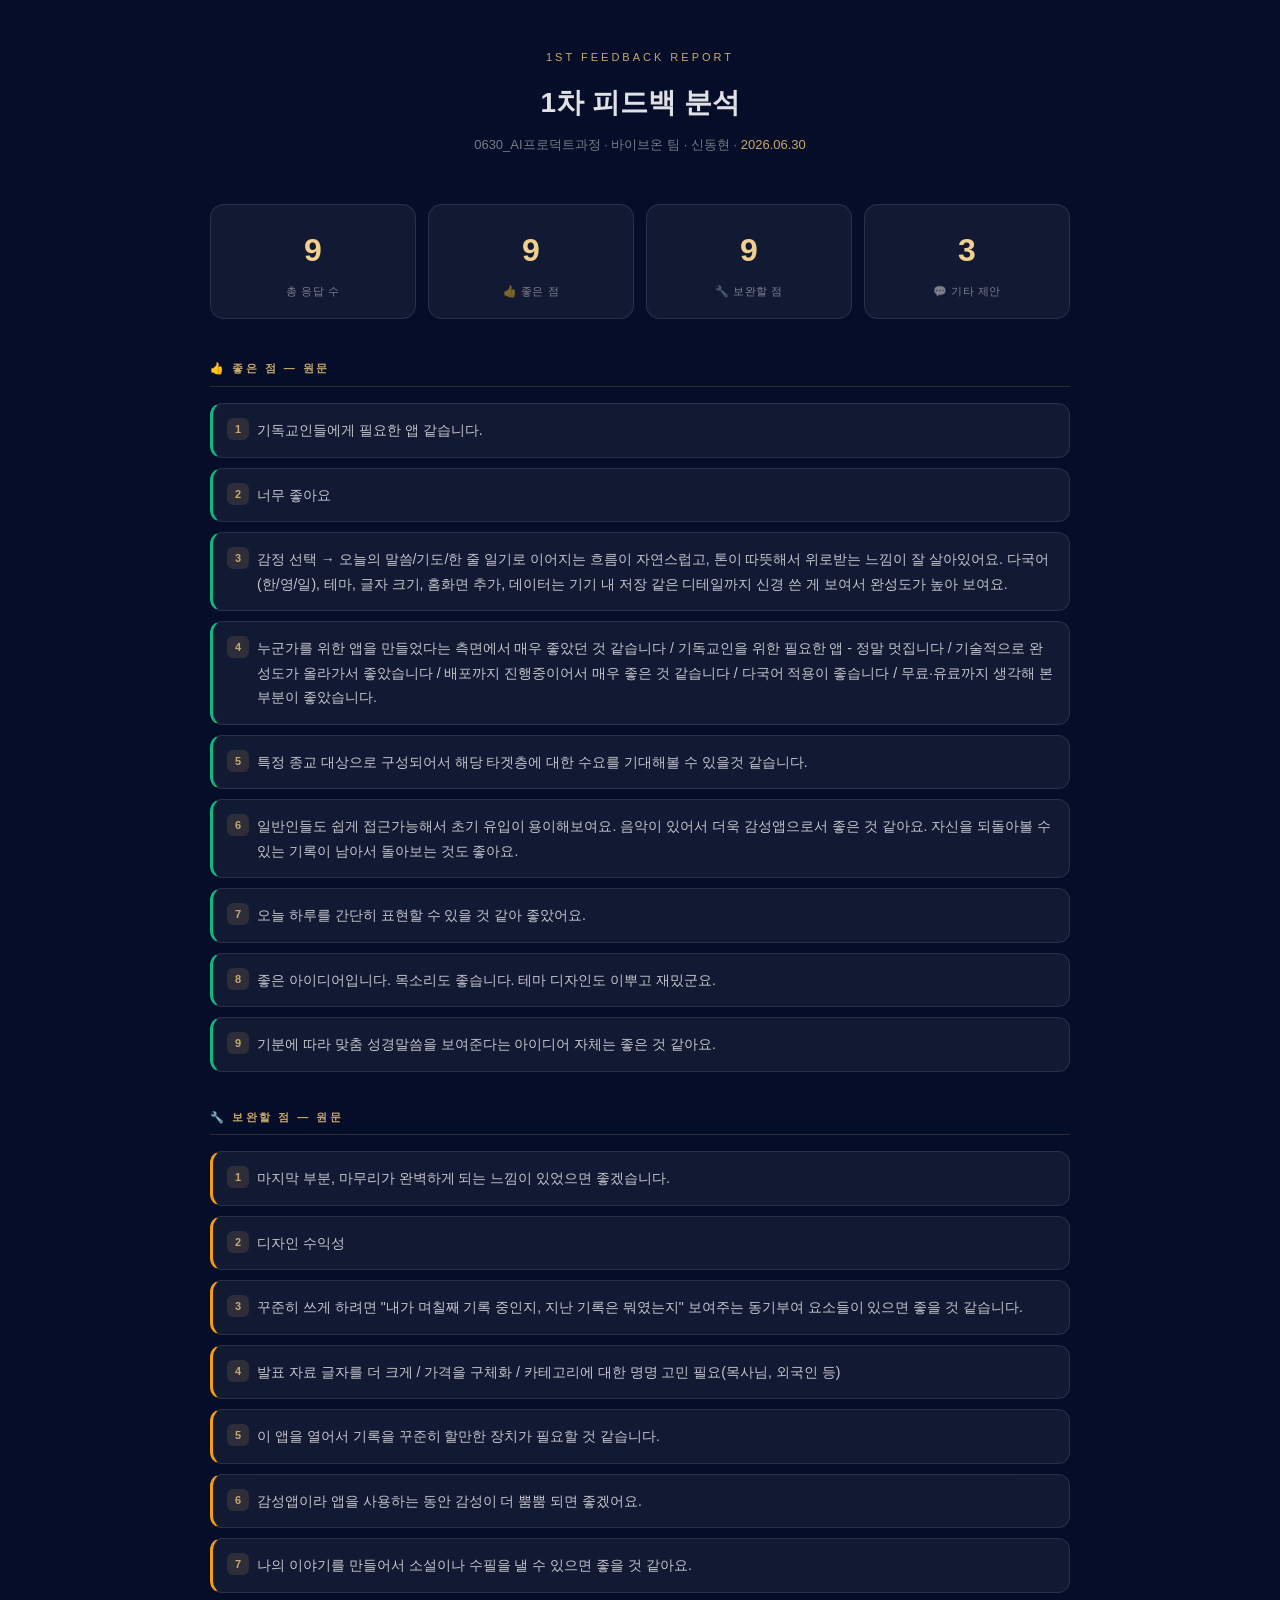
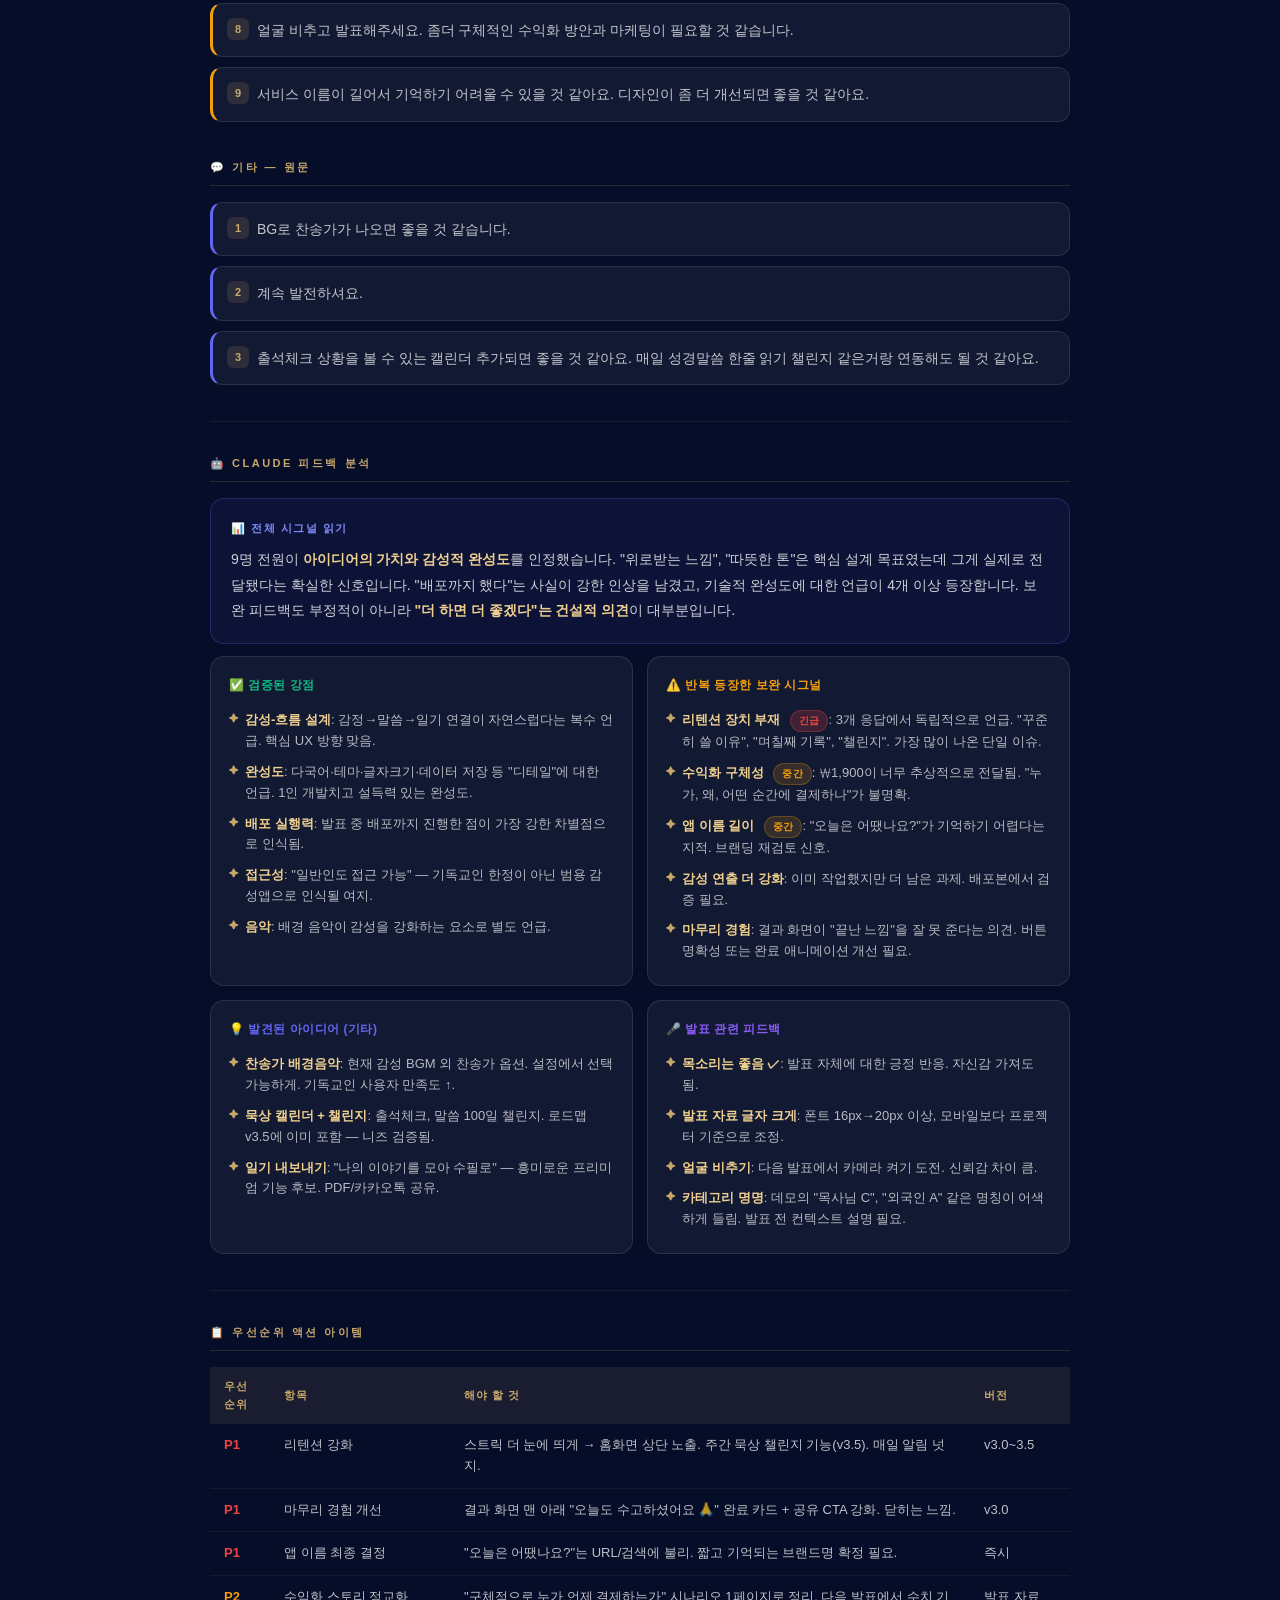
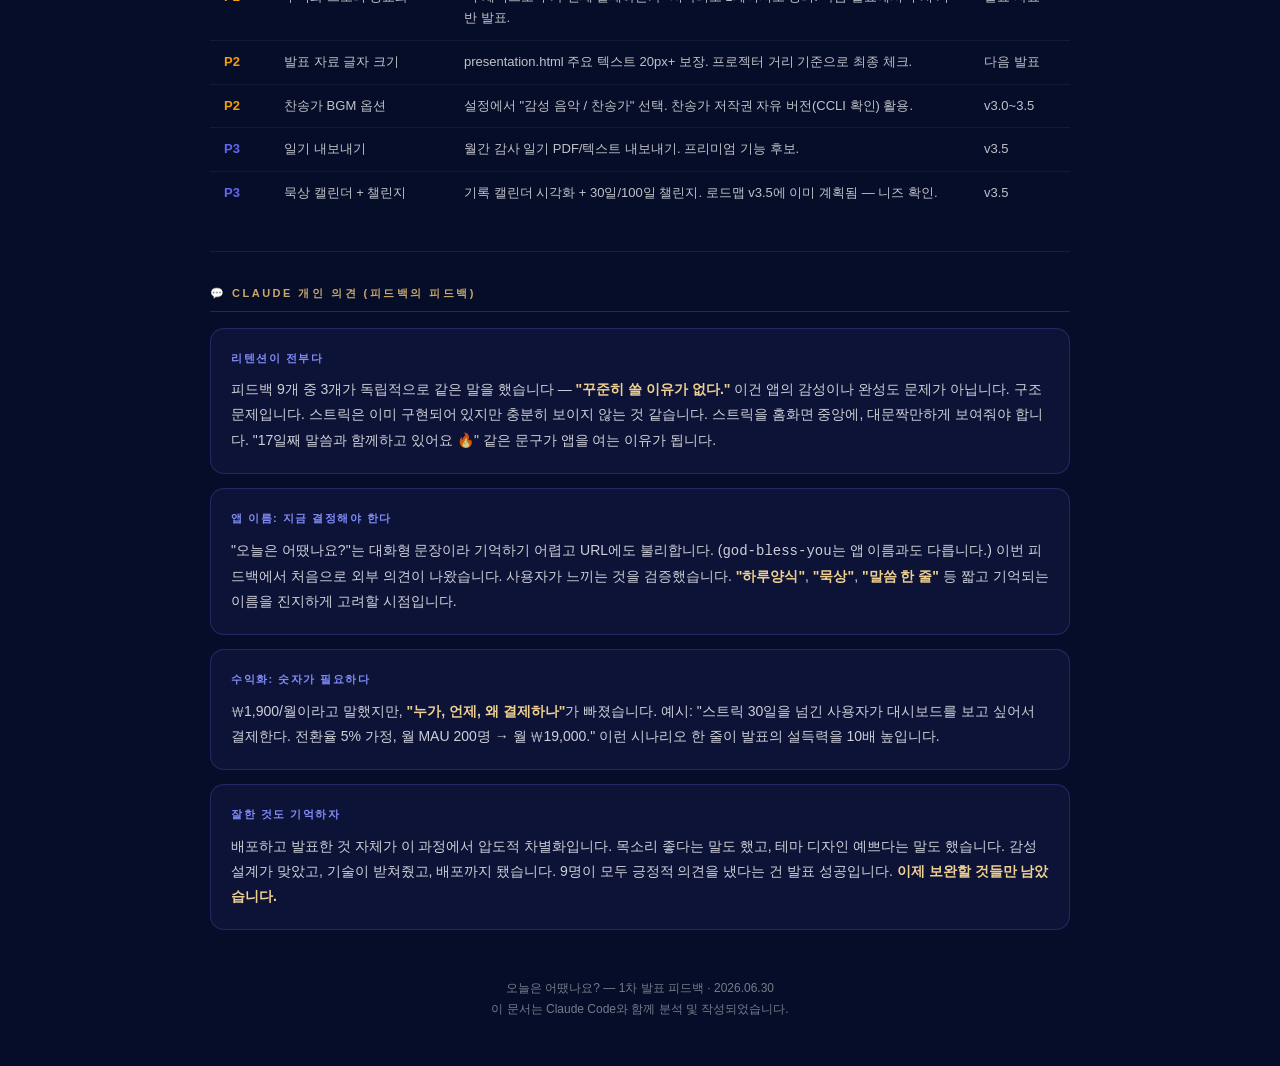
==== docs/1차_피드백.html @ 9d79713f "refactor: BGM 음원 3곡으로 확정 — 합성 엔진 전체 제거 사용자 청취 판정: 기성 연주 음원 채택, 합성 음색 전부 탈락  - 유지: Amazing Grace ①② +" ====
<!DOCTYPE html>
<html lang="ko">
<head>
<meta charset="UTF-8">
<meta name="viewport" content="width=device-width,initial-scale=1">
<title>1차 피드백 분석 — 오늘은 어땠나요?</title>
<style>
  :root {
    --bg: #060d28;
    --card: rgba(255,255,255,.05);
    --border: rgba(255,255,255,.1);
    --gold: #c8a86b;
    --gold2: #f0d090;
    --text: rgba(255,255,255,.88);
    --sub: rgba(255,255,255,.45);
    --green: #10b981;
    --red: #ef4444;
    --blue: #6366f1;
    --yellow: #f59e0b;
    --purple: #8b5cf6;
  }
  * { box-sizing:border-box; margin:0; padding:0; }
  body { background:var(--bg); color:var(--text); font-family:'Apple SD Gothic Neo','Noto Sans KR',sans-serif; min-height:100vh; padding:48px 24px; line-height:1.7; }
  .wrap { max-width:860px; margin:0 auto; }

  /* Header */
  .hdr { text-align:center; margin-bottom:48px; }
  .hdr-tag { font-size:11px; letter-spacing:3px; color:var(--gold); text-transform:uppercase; margin-bottom:12px; }
  .hdr h1 { font-size:28px; font-weight:800; margin-bottom:8px; }
  .hdr .meta { font-size:13px; color:var(--sub); }
  .hdr .meta span { color:var(--gold); }

  /* Stats */
  .stats { display:grid; grid-template-columns:repeat(4,1fr); gap:12px; margin-bottom:40px; }
  .stat-card { background:var(--card); border:1px solid var(--border); border-radius:14px; padding:18px 16px; text-align:center; }
  .stat-num { font-size:32px; font-weight:900; color:var(--gold2); }
  .stat-lbl { font-size:11px; color:var(--sub); margin-top:4px; letter-spacing:.5px; }

  /* Section */
  .section { margin-bottom:36px; }
  .section-title { font-size:11px; font-weight:700; letter-spacing:2.5px; color:var(--gold); text-transform:uppercase; margin-bottom:16px; padding-bottom:8px; border-bottom:1px solid rgba(200,168,107,.2); }

  /* Feedback cards */
  .fb-grid { display:flex; flex-direction:column; gap:10px; }
  .fb-item { background:var(--card); border:1px solid var(--border); border-radius:12px; padding:14px 16px; font-size:14px; line-height:1.75; color:rgba(255,255,255,.75); position:relative; padding-left:44px; }
  .fb-item::before { content:attr(data-n); position:absolute; left:14px; top:14px; width:22px; height:22px; background:rgba(200,168,107,.15); border-radius:6px; font-size:11px; font-weight:700; color:var(--gold); display:flex; align-items:center; justify-content:center; text-align:center; line-height:22px; }
  .fb-item.good  { border-left:3px solid var(--green); }
  .fb-item.fix   { border-left:3px solid var(--yellow); }
  .fb-item.extra { border-left:3px solid var(--blue); }

  /* Analysis */
  .analysis-grid { display:grid; grid-template-columns:1fr 1fr; gap:14px; }
  @media(max-width:620px){ .analysis-grid{ grid-template-columns:1fr; } .stats{ grid-template-columns:repeat(2,1fr); } }
  .a-card { background:var(--card); border:1px solid var(--border); border-radius:14px; padding:18px; }
  .a-card-title { font-size:12px; font-weight:700; letter-spacing:.5px; margin-bottom:10px; display:flex; align-items:center; gap:6px; }
  .a-card ul { padding-left:0; list-style:none; }
  .a-card li { font-size:13px; color:rgba(255,255,255,.7); padding:5px 0 5px 16px; position:relative; line-height:1.6; }
  .a-card li::before { content:'✦'; position:absolute; left:0; color:var(--gold); font-size:10px; top:6px; }
  .a-card .highlight { color:var(--gold2); font-weight:600; }
  .badge { display:inline-block; font-size:10px; padding:2px 8px; border-radius:20px; font-weight:700; letter-spacing:.3px; margin-left:6px; }
  .badge.urgent { background:rgba(239,68,68,.2); color:#ef4444; border:1px solid rgba(239,68,68,.3); }
  .badge.mid    { background:rgba(245,158,11,.15); color:#f59e0b; border:1px solid rgba(245,158,11,.25); }
  .badge.low    { background:rgba(99,102,241,.15); color:#818cf8; border:1px solid rgba(99,102,241,.25); }
  .badge.done   { background:rgba(16,185,129,.15); color:#10b981; border:1px solid rgba(16,185,129,.25); }

  /* Action table */
  .action-table { width:100%; border-collapse:collapse; font-size:13px; }
  .action-table th { background:rgba(200,168,107,.1); color:var(--gold); font-size:11px; letter-spacing:1px; padding:10px 14px; text-align:left; font-weight:700; }
  .action-table td { padding:11px 14px; border-bottom:1px solid rgba(255,255,255,.06); vertical-align:top; color:rgba(255,255,255,.75); line-height:1.6; }
  .action-table tr:last-child td { border-bottom:none; }
  .action-table tr:hover td { background:rgba(255,255,255,.03); }
  .p1 { color:#ef4444; font-weight:700; }
  .p2 { color:#f59e0b; font-weight:700; }
  .p3 { color:#6366f1; font-weight:700; }

  /* Claude comment box */
  .claude-box { background:rgba(99,102,241,.08); border:1px solid rgba(99,102,241,.25); border-radius:14px; padding:20px; margin-bottom:12px; }
  .claude-box-hd { font-size:11px; color:#818cf8; letter-spacing:1.5px; font-weight:700; margin-bottom:10px; }
  .claude-box p { font-size:14px; color:rgba(255,255,255,.8); line-height:1.8; }
  .claude-box strong { color:var(--gold2); }

  /* Divider */
  .divider { border:none; border-top:1px solid rgba(255,255,255,.07); margin:32px 0; }

  /* Footer */
  .footer { text-align:center; font-size:12px; color:var(--sub); margin-top:48px; }
</style>
</head>
<body>
<div class="wrap">

  <div class="hdr">
    <div class="hdr-tag">1st Feedback Report</div>
    <h1>1차 피드백 분석</h1>
    <div class="meta">0630_AI프로덕트과정 · 바이브온 팀 · 신동현 · <span>2026.06.30</span></div>
  </div>

  <!-- Stats -->
  <div class="stats">
    <div class="stat-card"><div class="stat-num">9</div><div class="stat-lbl">총 응답 수</div></div>
    <div class="stat-card"><div class="stat-num">9</div><div class="stat-lbl">👍 좋은 점</div></div>
    <div class="stat-card"><div class="stat-num">9</div><div class="stat-lbl">🔧 보완할 점</div></div>
    <div class="stat-card"><div class="stat-num">3</div><div class="stat-lbl">💬 기타 제안</div></div>
  </div>

  <!-- Raw Feedback: 좋은 점 -->
  <div class="section">
    <div class="section-title">👍 좋은 점 — 원문</div>
    <div class="fb-grid">
      <div class="fb-item good" data-n="1">기독교인들에게 필요한 앱 같습니다.</div>
      <div class="fb-item good" data-n="2">너무 좋아요</div>
      <div class="fb-item good" data-n="3">감정 선택 → 오늘의 말씀/기도/한 줄 일기로 이어지는 흐름이 자연스럽고, 톤이 따뜻해서 위로받는 느낌이 잘 살아있어요. 다국어(한/영/일), 테마, 글자 크기, 홈화면 추가, 데이터는 기기 내 저장 같은 디테일까지 신경 쓴 게 보여서 완성도가 높아 보여요.</div>
      <div class="fb-item good" data-n="4">누군가를 위한 앱을 만들었다는 측면에서 매우 좋았던 것 같습니다 / 기독교인을 위한 필요한 앱 - 정말 멋집니다 / 기술적으로 완성도가 올라가서 좋았습니다 / 배포까지 진행중이어서 매우 좋은 것 같습니다 / 다국어 적용이 좋습니다 / 무료·유료까지 생각해 본 부분이 좋았습니다.</div>
      <div class="fb-item good" data-n="5">특정 종교 대상으로 구성되어서 해당 타겟층에 대한 수요를 기대해볼 수 있을것 같습니다.</div>
      <div class="fb-item good" data-n="6">일반인들도 쉽게 접근가능해서 초기 유입이 용이해보여요. 음악이 있어서 더욱 감성앱으로서 좋은 것 같아요. 자신을 되돌아볼 수 있는 기록이 남아서 돌아보는 것도 좋아요.</div>
      <div class="fb-item good" data-n="7">오늘 하루를 간단히 표현할 수 있을 것 같아 좋았어요.</div>
      <div class="fb-item good" data-n="8">좋은 아이디어입니다. 목소리도 좋습니다. 테마 디자인도 이뿌고 재밌군요.</div>
      <div class="fb-item good" data-n="9">기분에 따라 맞춤 성경말씀을 보여준다는 아이디어 자체는 좋은 것 같아요.</div>
    </div>
  </div>

  <!-- Raw Feedback: 보완할 점 -->
  <div class="section">
    <div class="section-title">🔧 보완할 점 — 원문</div>
    <div class="fb-grid">
      <div class="fb-item fix" data-n="1">마지막 부분, 마무리가 완벽하게 되는 느낌이 있었으면 좋겠습니다.</div>
      <div class="fb-item fix" data-n="2">디자인 수익성</div>
      <div class="fb-item fix" data-n="3">꾸준히 쓰게 하려면 "내가 며칠째 기록 중인지, 지난 기록은 뭐였는지" 보여주는 동기부여 요소들이 있으면 좋을 것 같습니다.</div>
      <div class="fb-item fix" data-n="4">발표 자료 글자를 더 크게 / 가격을 구체화 / 카테고리에 대한 명명 고민 필요(목사님, 외국인 등)</div>
      <div class="fb-item fix" data-n="5">이 앱을 열어서 기록을 꾸준히 할만한 장치가 필요할 것 같습니다.</div>
      <div class="fb-item fix" data-n="6">감성앱이라 앱을 사용하는 동안 감성이 더 뿜뿜 되면 좋겠어요.</div>
      <div class="fb-item fix" data-n="7">나의 이야기를 만들어서 소설이나 수필을 낼 수 있으면 좋을 것 같아요.</div>
      <div class="fb-item fix" data-n="8">얼굴 비추고 발표해주세요. 좀더 구체적인 수익화 방안과 마케팅이 필요할 것 같습니다.</div>
      <div class="fb-item fix" data-n="9">서비스 이름이 길어서 기억하기 어려울 수 있을 것 같아요. 디자인이 좀 더 개선되면 좋을 것 같아요.</div>
    </div>
  </div>

  <!-- Raw Feedback: 기타 -->
  <div class="section">
    <div class="section-title">💬 기타 — 원문</div>
    <div class="fb-grid">
      <div class="fb-item extra" data-n="1">BG로 찬송가가 나오면 좋을 것 같습니다.</div>
      <div class="fb-item extra" data-n="2">계속 발전하셔요.</div>
      <div class="fb-item extra" data-n="3">출석체크 상황을 볼 수 있는 캘린더 추가되면 좋을 것 같아요. 매일 성경말씀 한줄 읽기 챌린지 같은거랑 연동해도 될 것 같아요.</div>
    </div>
  </div>

  <hr class="divider">

  <!-- Claude Analysis -->
  <div class="section">
    <div class="section-title">🤖 Claude 피드백 분석</div>

    <div class="claude-box">
      <div class="claude-box-hd">📊 전체 시그널 읽기</div>
      <p>
        9명 전원이 <strong>아이디어의 가치와 감성적 완성도</strong>를 인정했습니다. "위로받는 느낌", "따뜻한 톤"은 핵심 설계 목표였는데 그게 실제로 전달됐다는 확실한 신호입니다.
        "배포까지 했다"는 사실이 강한 인상을 남겼고, 기술적 완성도에 대한 언급이 4개 이상 등장합니다.
        보완 피드백도 부정적이 아니라 <strong>"더 하면 더 좋겠다"는 건설적 의견</strong>이 대부분입니다.
      </p>
    </div>

    <div class="analysis-grid">
      <div class="a-card">
        <div class="a-card-title" style="color:var(--green);">✅ 검증된 강점</div>
        <ul>
          <li><span class="highlight">감성-흐름 설계</span>: 감정→말씀→일기 연결이 자연스럽다는 복수 언급. 핵심 UX 방향 맞음.</li>
          <li><span class="highlight">완성도</span>: 다국어·테마·글자크기·데이터 저장 등 "디테일"에 대한 언급. 1인 개발치고 설득력 있는 완성도.</li>
          <li><span class="highlight">배포 실행력</span>: 발표 중 배포까지 진행한 점이 가장 강한 차별점으로 인식됨.</li>
          <li><span class="highlight">접근성</span>: "일반인도 접근 가능" — 기독교인 한정이 아닌 범용 감성앱으로 인식될 여지.</li>
          <li><span class="highlight">음악</span>: 배경 음악이 감성을 강화하는 요소로 별도 언급.</li>
        </ul>
      </div>
      <div class="a-card">
        <div class="a-card-title" style="color:var(--yellow);">⚠️ 반복 등장한 보완 시그널</div>
        <ul>
          <li><span class="highlight">리텐션 장치 부재</span> <span class="badge urgent">긴급</span>: 3개 응답에서 독립적으로 언급. "꾸준히 쓸 이유", "며칠째 기록", "챌린지". 가장 많이 나온 단일 이슈.</li>
          <li><span class="highlight">수익화 구체성</span> <span class="badge mid">중간</span>: ₩1,900이 너무 추상적으로 전달됨. "누가, 왜, 어떤 순간에 결제하나"가 불명확.</li>
          <li><span class="highlight">앱 이름 길이</span> <span class="badge mid">중간</span>: "오늘은 어땠나요?"가 기억하기 어렵다는 지적. 브랜딩 재검토 신호.</li>
          <li><span class="highlight">감성 연출 더 강화</span>: 이미 작업했지만 더 남은 과제. 배포본에서 검증 필요.</li>
          <li><span class="highlight">마무리 경험</span>: 결과 화면이 "끝난 느낌"을 잘 못 준다는 의견. 버튼 명확성 또는 완료 애니메이션 개선 필요.</li>
        </ul>
      </div>
      <div class="a-card">
        <div class="a-card-title" style="color:var(--blue);">💡 발견된 아이디어 (기타)</div>
        <ul>
          <li><span class="highlight">찬송가 배경음악</span>: 현재 감성 BGM 외 찬송가 옵션. 설정에서 선택 가능하게. 기독교인 사용자 만족도 ↑.</li>
          <li><span class="highlight">묵상 캘린더 + 챌린지</span>: 출석체크, 말씀 100일 챌린지. 로드맵 v3.5에 이미 포함 — 니즈 검증됨.</li>
          <li><span class="highlight">일기 내보내기</span>: "나의 이야기를 모아 수필로" — 흥미로운 프리미엄 기능 후보. PDF/카카오톡 공유.</li>
        </ul>
      </div>
      <div class="a-card">
        <div class="a-card-title" style="color:var(--purple);">🎤 발표 관련 피드백</div>
        <ul>
          <li><span class="highlight">목소리는 좋음 ✓</span>: 발표 자체에 대한 긍정 반응. 자신감 가져도 됨.</li>
          <li><span class="highlight">발표 자료 글자 크게</span>: 폰트 16px→20px 이상, 모바일보다 프로젝터 기준으로 조정.</li>
          <li><span class="highlight">얼굴 비추기</span>: 다음 발표에서 카메라 켜기 도전. 신뢰감 차이 큼.</li>
          <li><span class="highlight">카테고리 명명</span>: 데모의 "목사님 C", "외국인 A" 같은 명칭이 어색하게 들림. 발표 전 컨텍스트 설명 필요.</li>
        </ul>
      </div>
    </div>
  </div>

  <hr class="divider">

  <!-- Action Items -->
  <div class="section">
    <div class="section-title">📋 우선순위 액션 아이템</div>
    <table class="action-table">
      <tr>
        <th style="width:60px">우선순위</th>
        <th style="width:180px">항목</th>
        <th>해야 할 것</th>
        <th style="width:100px">버전</th>
      </tr>
      <tr>
        <td><span class="p1">P1</span></td>
        <td>리텐션 강화</td>
        <td>스트릭 더 눈에 띄게 → 홈화면 상단 노출. 주간 묵상 챌린지 기능(v3.5). 매일 알림 넛지.</td>
        <td>v3.0~3.5</td>
      </tr>
      <tr>
        <td><span class="p1">P1</span></td>
        <td>마무리 경험 개선</td>
        <td>결과 화면 맨 아래 "오늘도 수고하셨어요 🙏" 완료 카드 + 공유 CTA 강화. 닫히는 느낌.</td>
        <td>v3.0</td>
      </tr>
      <tr>
        <td><span class="p1">P1</span></td>
        <td>앱 이름 최종 결정</td>
        <td>"오늘은 어땠나요?"는 URL/검색에 불리. 짧고 기억되는 브랜드명 확정 필요.</td>
        <td>즉시</td>
      </tr>
      <tr>
        <td><span class="p2">P2</span></td>
        <td>수익화 스토리 정교화</td>
        <td>"구체적으로 누가 언제 결제하는가" 시나리오 1페이지로 정리. 다음 발표에서 수치 기반 발표.</td>
        <td>발표 자료</td>
      </tr>
      <tr>
        <td><span class="p2">P2</span></td>
        <td>발표 자료 글자 크기</td>
        <td>presentation.html 주요 텍스트 20px+ 보장. 프로젝터 거리 기준으로 최종 체크.</td>
        <td>다음 발표</td>
      </tr>
      <tr>
        <td><span class="p2">P2</span></td>
        <td>찬송가 BGM 옵션</td>
        <td>설정에서 "감성 음악 / 찬송가" 선택. 찬송가 저작권 자유 버전(CCLI 확인) 활용.</td>
        <td>v3.0~3.5</td>
      </tr>
      <tr>
        <td><span class="p3">P3</span></td>
        <td>일기 내보내기</td>
        <td>월간 감사 일기 PDF/텍스트 내보내기. 프리미엄 기능 후보.</td>
        <td>v3.5</td>
      </tr>
      <tr>
        <td><span class="p3">P3</span></td>
        <td>묵상 캘린더 + 챌린지</td>
        <td>기록 캘린더 시각화 + 30일/100일 챌린지. 로드맵 v3.5에 이미 계획됨 — 니즈 확인.</td>
        <td>v3.5</td>
      </tr>
    </table>
  </div>

  <hr class="divider">

  <!-- Claude personal comments -->
  <div class="section">
    <div class="section-title">💬 Claude 개인 의견 (피드백의 피드백)</div>

    <div class="claude-box" style="margin-bottom:14px;">
      <div class="claude-box-hd">리텐션이 전부다</div>
      <p>
        피드백 9개 중 3개가 독립적으로 같은 말을 했습니다 — <strong>"꾸준히 쓸 이유가 없다."</strong>
        이건 앱의 감성이나 완성도 문제가 아닙니다. 구조 문제입니다.
        스트릭은 이미 구현되어 있지만 충분히 보이지 않는 것 같습니다. 스트릭을 홈화면 중앙에, 대문짝만하게 보여줘야 합니다.
        "17일째 말씀과 함께하고 있어요 🔥" 같은 문구가 앱을 여는 이유가 됩니다.
      </p>
    </div>

    <div class="claude-box" style="margin-bottom:14px;">
      <div class="claude-box-hd">앱 이름: 지금 결정해야 한다</div>
      <p>
        "오늘은 어땠나요?"는 대화형 문장이라 기억하기 어렵고 URL에도 불리합니다. (<code>god-bless-you</code>는 앱 이름과도 다릅니다.)
        이번 피드백에서 처음으로 외부 의견이 나왔습니다. 사용자가 느끼는 것을 검증했습니다.
        <strong>"하루양식"</strong>, <strong>"묵상"</strong>, <strong>"말씀 한 줄"</strong> 등 짧고 기억되는 이름을 진지하게 고려할 시점입니다.
      </p>
    </div>

    <div class="claude-box" style="margin-bottom:14px;">
      <div class="claude-box-hd">수익화: 숫자가 필요하다</div>
      <p>
        ₩1,900/월이라고 말했지만, <strong>"누가, 언제, 왜 결제하나"</strong>가 빠졌습니다.
        예시: "스트릭 30일을 넘긴 사용자가 대시보드를 보고 싶어서 결제한다. 전환율 5% 가정, 월 MAU 200명 → 월 ₩19,000." 이런 시나리오 한 줄이 발표의 설득력을 10배 높입니다.
      </p>
    </div>

    <div class="claude-box">
      <div class="claude-box-hd">잘한 것도 기억하자</div>
      <p>
        배포하고 발표한 것 자체가 이 과정에서 압도적 차별화입니다.
        목소리 좋다는 말도 했고, 테마 디자인 예쁘다는 말도 했습니다.
        감성 설계가 맞았고, 기술이 받쳐줬고, 배포까지 됐습니다.
        9명이 모두 긍정적 의견을 냈다는 건 발표 성공입니다. <strong>이제 보완할 것들만 남았습니다.</strong>
      </p>
    </div>
  </div>

  <div class="footer">
    오늘은 어땠나요? — 1차 발표 피드백 · 2026.06.30<br>
    이 문서는 Claude Code와 함께 분석 및 작성되었습니다.
  </div>

</div>
</body>
</html>
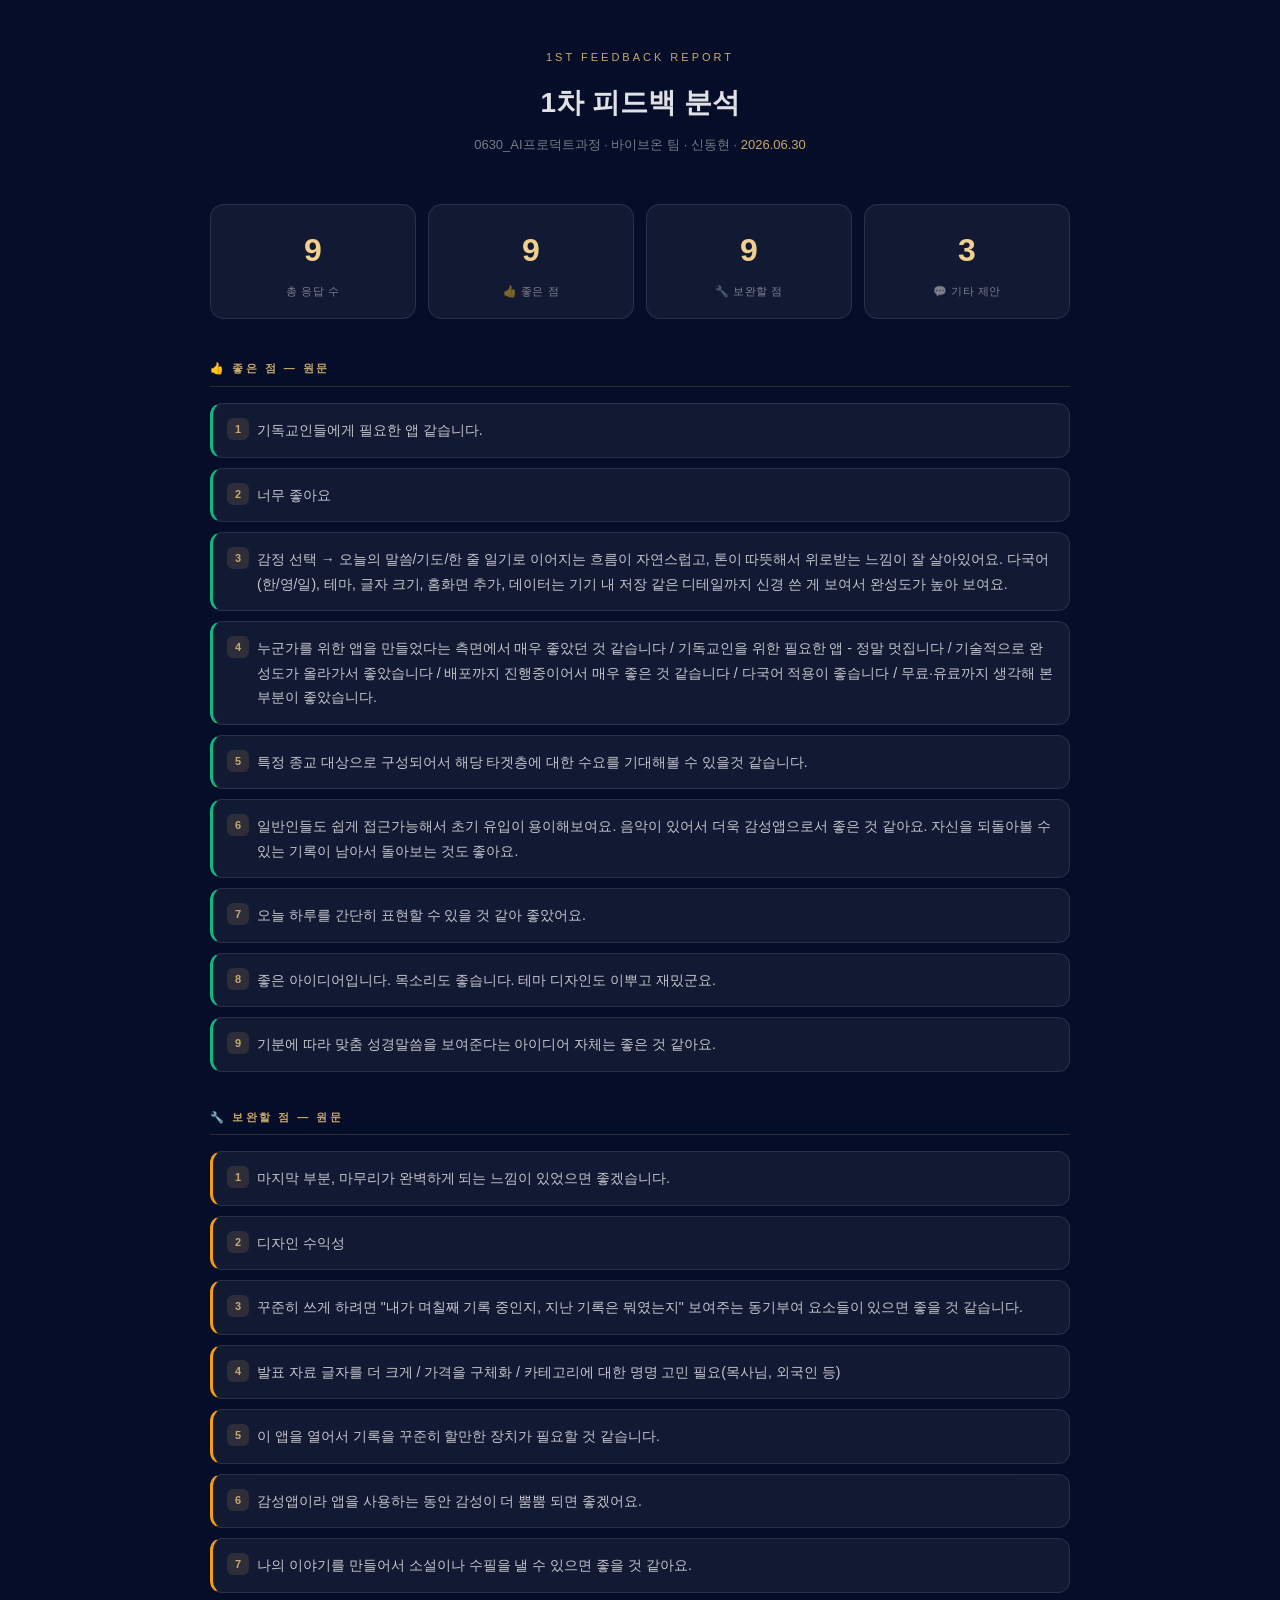
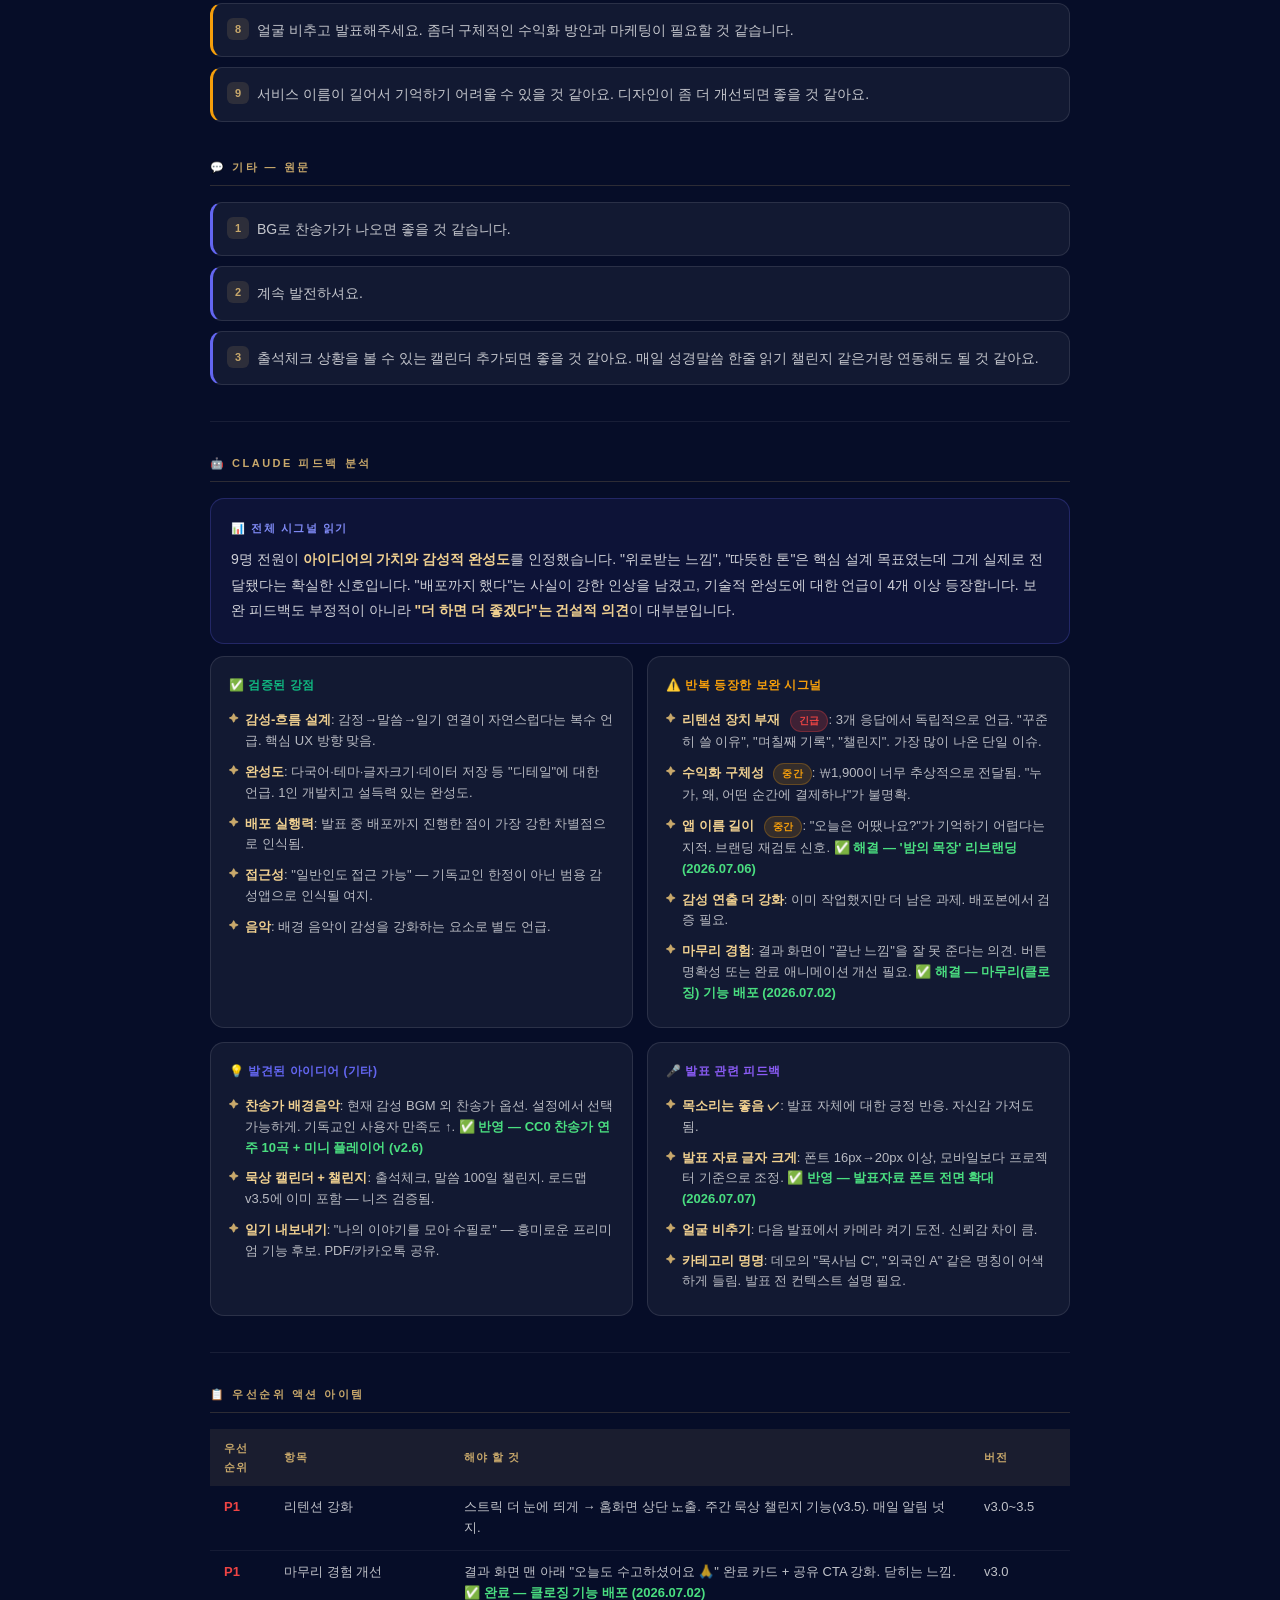
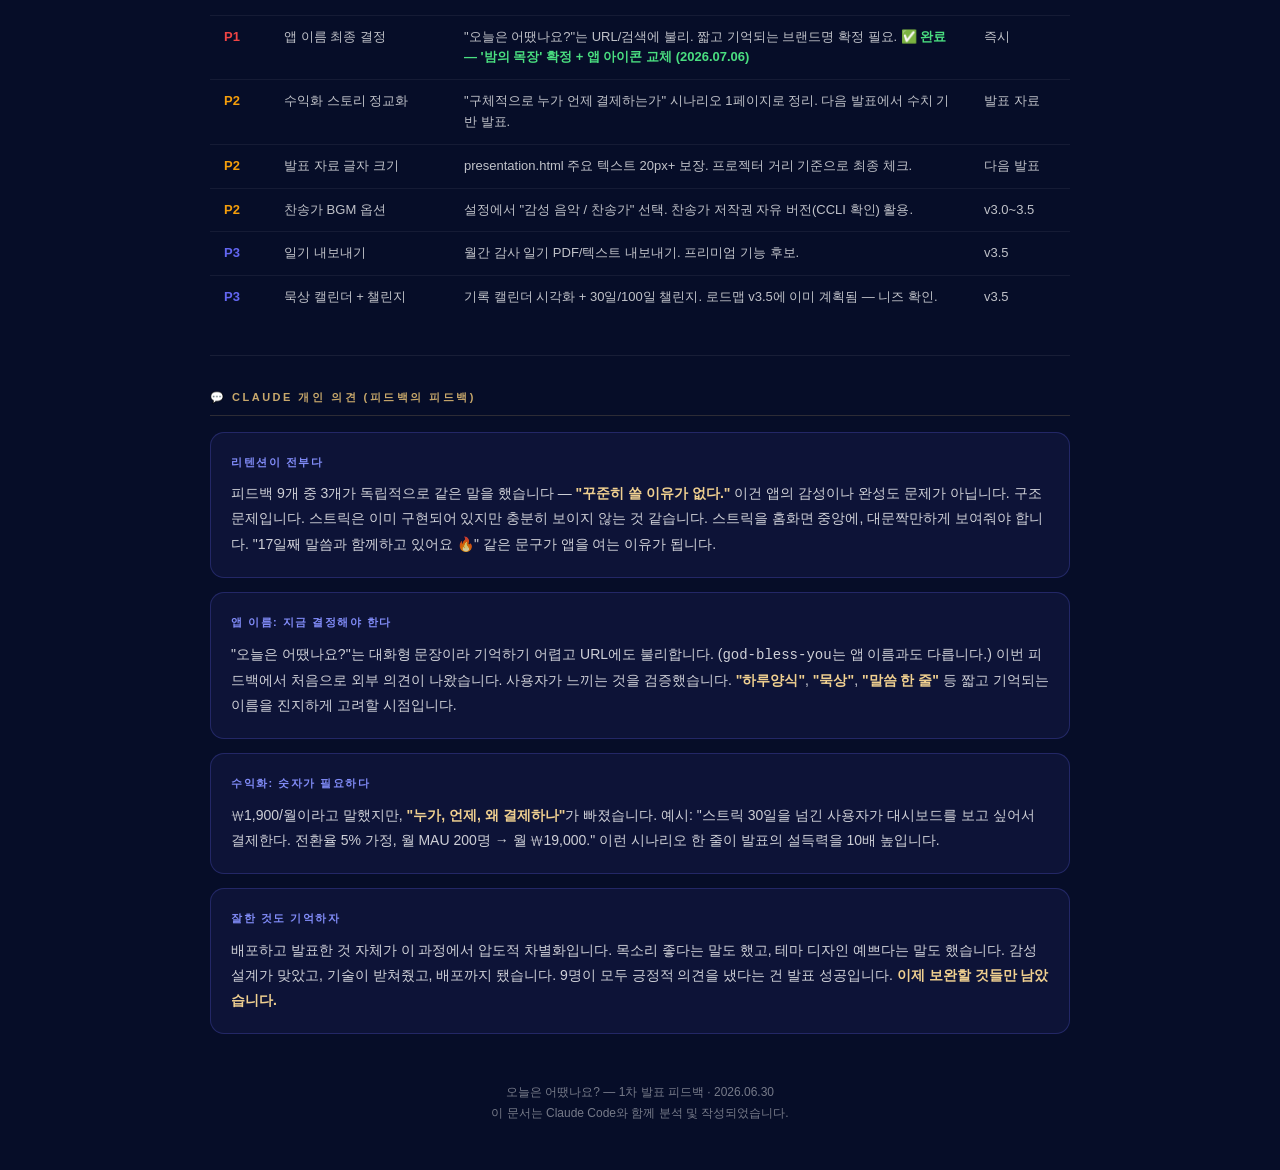
==== commit f39006b5: "docs: 발표자료 15장 개편 + 전 문서 v2.6/밤의 목장 최신화 - presentation: 시연영상 슬롯·저작권 현황판·구현 진행률 바 신설, 폰트 확대 - speaker" ====
--- a/docs/1차_피드백.html
+++ b/docs/1차_피드백.html
@@ -176,15 +176,15 @@
         <ul>
           <li><span class="highlight">리텐션 장치 부재</span> <span class="badge urgent">긴급</span>: 3개 응답에서 독립적으로 언급. "꾸준히 쓸 이유", "며칠째 기록", "챌린지". 가장 많이 나온 단일 이슈.</li>
           <li><span class="highlight">수익화 구체성</span> <span class="badge mid">중간</span>: ₩1,900이 너무 추상적으로 전달됨. "누가, 왜, 어떤 순간에 결제하나"가 불명확.</li>
-          <li><span class="highlight">앱 이름 길이</span> <span class="badge mid">중간</span>: "오늘은 어땠나요?"가 기억하기 어렵다는 지적. 브랜딩 재검토 신호.</li>
+          <li><span class="highlight">앱 이름 길이</span> <span class="badge mid">중간</span>: "오늘은 어땠나요?"가 기억하기 어렵다는 지적. 브랜딩 재검토 신호. <span style="color:#4ade80;font-weight:700;">✅ 해결 — '밤의 목장' 리브랜딩 (2026.07.06)</span></li>
           <li><span class="highlight">감성 연출 더 강화</span>: 이미 작업했지만 더 남은 과제. 배포본에서 검증 필요.</li>
-          <li><span class="highlight">마무리 경험</span>: 결과 화면이 "끝난 느낌"을 잘 못 준다는 의견. 버튼 명확성 또는 완료 애니메이션 개선 필요.</li>
+          <li><span class="highlight">마무리 경험</span>: 결과 화면이 "끝난 느낌"을 잘 못 준다는 의견. 버튼 명확성 또는 완료 애니메이션 개선 필요. <span style="color:#4ade80;font-weight:700;">✅ 해결 — 마무리(클로징) 기능 배포 (2026.07.02)</span></li>
         </ul>
       </div>
       <div class="a-card">
         <div class="a-card-title" style="color:var(--blue);">💡 발견된 아이디어 (기타)</div>
         <ul>
-          <li><span class="highlight">찬송가 배경음악</span>: 현재 감성 BGM 외 찬송가 옵션. 설정에서 선택 가능하게. 기독교인 사용자 만족도 ↑.</li>
+          <li><span class="highlight">찬송가 배경음악</span>: 현재 감성 BGM 외 찬송가 옵션. 설정에서 선택 가능하게. 기독교인 사용자 만족도 ↑. <span style="color:#4ade80;font-weight:700;">✅ 반영 — CC0 찬송가 연주 10곡 + 미니 플레이어 (v2.6)</span></li>
           <li><span class="highlight">묵상 캘린더 + 챌린지</span>: 출석체크, 말씀 100일 챌린지. 로드맵 v3.5에 이미 포함 — 니즈 검증됨.</li>
           <li><span class="highlight">일기 내보내기</span>: "나의 이야기를 모아 수필로" — 흥미로운 프리미엄 기능 후보. PDF/카카오톡 공유.</li>
         </ul>
@@ -193,7 +193,7 @@
         <div class="a-card-title" style="color:var(--purple);">🎤 발표 관련 피드백</div>
         <ul>
           <li><span class="highlight">목소리는 좋음 ✓</span>: 발표 자체에 대한 긍정 반응. 자신감 가져도 됨.</li>
-          <li><span class="highlight">발표 자료 글자 크게</span>: 폰트 16px→20px 이상, 모바일보다 프로젝터 기준으로 조정.</li>
+          <li><span class="highlight">발표 자료 글자 크게</span>: 폰트 16px→20px 이상, 모바일보다 프로젝터 기준으로 조정. <span style="color:#4ade80;font-weight:700;">✅ 반영 — 발표자료 폰트 전면 확대 (2026.07.07)</span></li>
           <li><span class="highlight">얼굴 비추기</span>: 다음 발표에서 카메라 켜기 도전. 신뢰감 차이 큼.</li>
           <li><span class="highlight">카테고리 명명</span>: 데모의 "목사님 C", "외국인 A" 같은 명칭이 어색하게 들림. 발표 전 컨텍스트 설명 필요.</li>
         </ul>
@@ -222,13 +222,13 @@
       <tr>
         <td><span class="p1">P1</span></td>
         <td>마무리 경험 개선</td>
-        <td>결과 화면 맨 아래 "오늘도 수고하셨어요 🙏" 완료 카드 + 공유 CTA 강화. 닫히는 느낌.</td>
+        <td>결과 화면 맨 아래 "오늘도 수고하셨어요 🙏" 완료 카드 + 공유 CTA 강화. 닫히는 느낌. <span style="color:#4ade80;font-weight:700;">✅ 완료 — 클로징 기능 배포 (2026.07.02)</span></td>
         <td>v3.0</td>
       </tr>
       <tr>
         <td><span class="p1">P1</span></td>
         <td>앱 이름 최종 결정</td>
-        <td>"오늘은 어땠나요?"는 URL/검색에 불리. 짧고 기억되는 브랜드명 확정 필요.</td>
+        <td>"오늘은 어땠나요?"는 URL/검색에 불리. 짧고 기억되는 브랜드명 확정 필요. <span style="color:#4ade80;font-weight:700;">✅ 완료 — '밤의 목장' 확정 + 앱 아이콘 교체 (2026.07.06)</span></td>
         <td>즉시</td>
       </tr>
       <tr>
